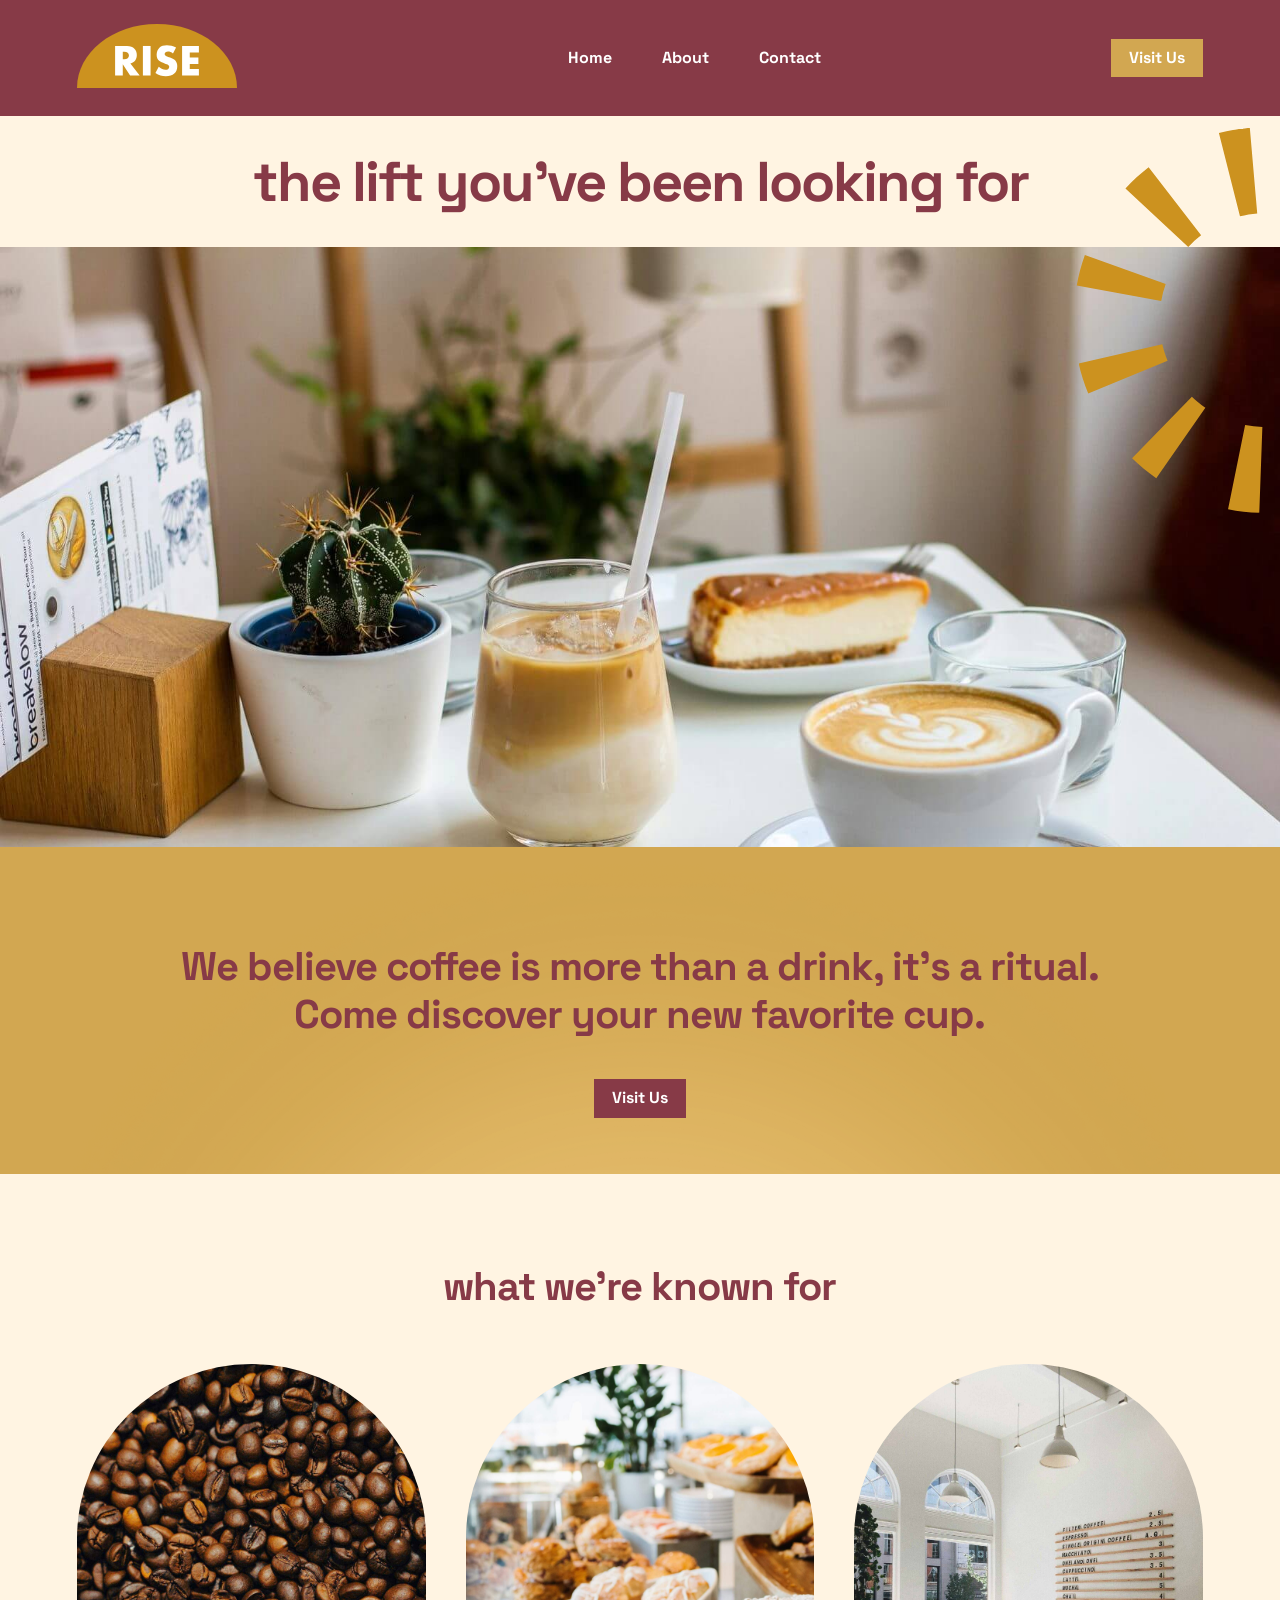
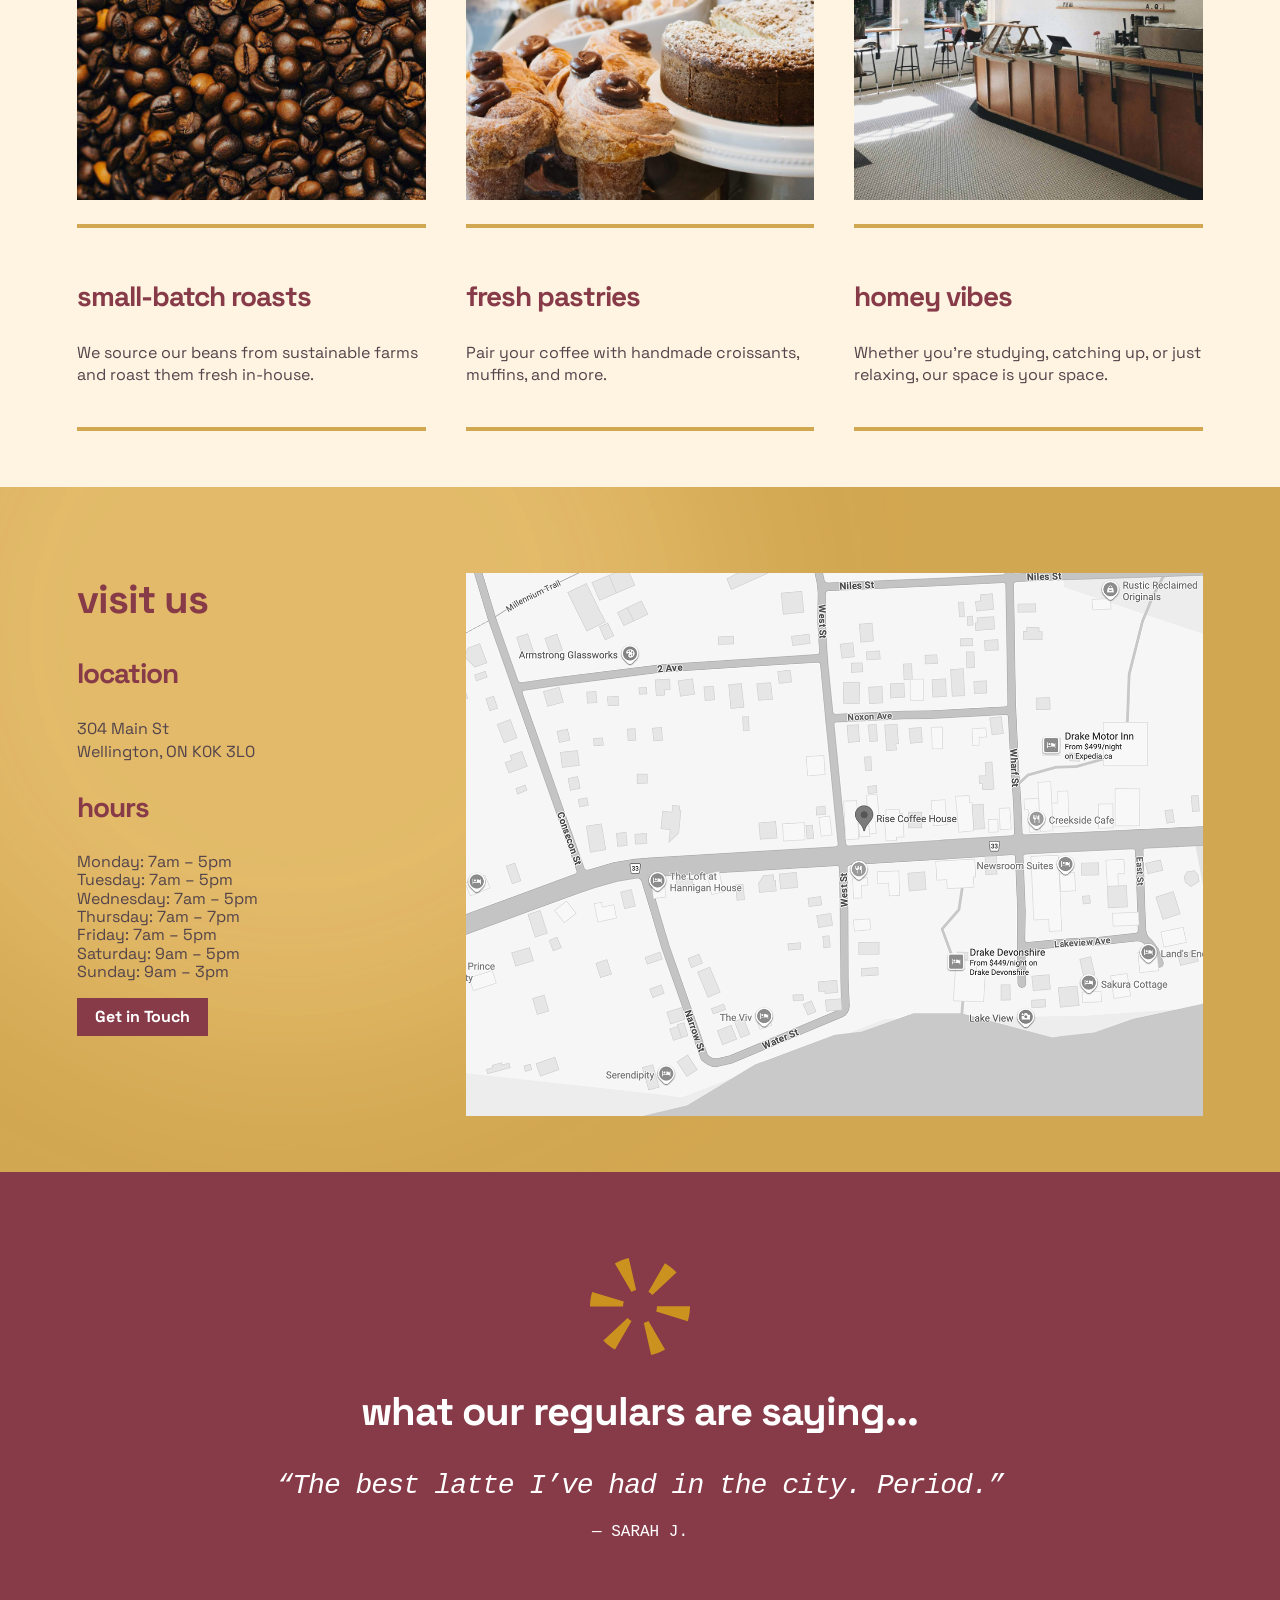
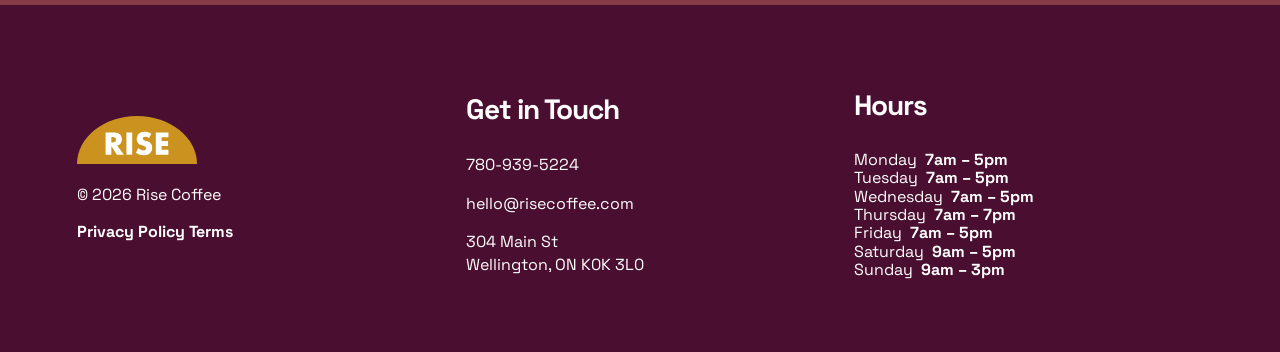
==== index.html @ 6ea7438b "Rise Coffee, first upload." ====
<!DOCTYPE html>
<html>
<head><!-- The head is a container for information ABOUT the page.
           Nothing in here appears on the page. The browser reads it, the visitor never sees it. -->

	<!-- Which character set to use. Leave this out and apostrophes turn into garbage. -->
	<meta charset="utf-8">
	<!-- Tells a phone to use its real width instead of pretending to be a desktop. -->
	<meta name="viewport" content="width=device-width, initial-scale=1">
	<!-- The browser tab text, and what Google shows in search results. Not a heading on the page. -->
	<title>Home | Rise Coffee</title>

	<!-- STYLES: normalize first, then layout, then style.
	     General to specific. When two rules clash, the later one wins. -->
	<link rel="stylesheet" href="normalize.css"> <!-- Irons out browser default settings. -->
	<link rel="stylesheet" href="layout.css"> <!-- This controls our structure and layout. -->
	<link rel="stylesheet" href="style.css"> <!-- This is where we style the elements of the page. -->

	<!-- FONTS -->
	<link rel="preconnect" href="https://fonts.googleapis.com">
	<link rel="preconnect" href="https://fonts.gstatic.com" crossorigin>
	<link href="https://fonts.googleapis.com/css2?family=Space+Grotesk:wght@300..700&display=swap" rel="stylesheet">

</head>

<body><!-- The body holds everything the visitor actually SEES. -->

	<!-- HEADER: the strip along the top. It is the same on every page of the site,
	     which is why it lives outside <main>. -->
	<header>
		<!-- LOGO -->
		<a href="index.html"><img src="images/rise-logo.svg" class="rise-logo" alt="rise coffee logo"></a>

		<!-- NAVIGATION: a menu is a LIST of related links, so it is marked up as a ul with li inside.
		     CSS takes the bullets off, but underneath it stays a list, because that is what it is. -->
		<nav id="main-menu">
			<ul>
				<li><a class="nav-link" href="index.html">Home</a></li>
				<li><a class="nav-link" href="about.html">About</a></li>
				<li><a class="nav-link" href="contact.html">Contact</a></li>
			</ul>
		</nav>

		<!-- The # in this href jumps to the element with id="visit" further down THIS page,
		     instead of opening a different page. -->
		<a class="button nav-visit" href="#visit">Visit Us</a>
		<div class="hamburger">
			<div class="hamburger-bar"></div>
			<div class="hamburger-bar"></div>
			<div class="hamburger-bar"></div>
		</div>
	</header>

	<!-- MAIN: everything between the header and the footer. This is the part that is
	     actually THIS page. One <main> per page. -->
	<main>

		<!-- SECTION: one horizontal band of the page. Look at the mockup: every time the background colour changes, a new section starts. This page has five.

		     From here on, every section has the same four levels:
		         section  →  container  →  row  →  col
		     The section is the band. The container holds the width. The row makes its
		     children sit side by side. The columns are the things sitting side by side. -->

		<!-- HERO SECTION: the first thing a visitor sees.
		     One wide column, centred. 8 out of 12, pushed to the middle by row-justify-center. -->
		<section class="">
			<div class="container-full">

				<div class="row row-justify-center">
					<!-- DIV: a plain box with no meaning. The class is what gives it a job. -->
					<div class="col col-lg-8 col-md-12 col-sm-12 text-center">
						<!-- h1 is the most important heading on the page. Only ever one per page. -->
						<h1>the lift you’ve been looking for</h1>
					</div>
				</div><!-- row ends -->

				<div class="row">
					<div class="col col-lg-12">
						<!-- img has no closing tag. An image is a thing, not a container, so there is nothing to wrap around and nothing to close. img-full makes it fill its column. Every image needs alt text. -->
						<div class="hero-img">
							<img src="images/rise-icon-1.svg" class="hero-icon" alt="">
						</div>
				</div><!-- row ends -->

			</div><!-- container ends -->
		</section>


		<!-- FAVOURITE CUP SECTION: gold band in the mockup.
		     Same shape as the hero. One wide centred column, this time 10 of 12. -->
		<section class="section-padding background-gold position-relative">
			<img src="images/gradient-1.png" class="gradient-1" alt="">
			<div class="container z-index-2">

				<div class="row row-justify-center">
					<div class="col col-lg-10 col-md-12 col-sm-12 text-center">
						<p class="paragraph-large">We believe coffee is more than a drink, it’s a ritual. Come discover your new favorite cup.</p>
						<a class="button-secondary" href="#visit">Visit Us</a>
					</div>
				</div><!-- row ends -->

			</div><!-- container ends -->
		</section>


		<!-- KNOWN FOR SECTION: the three cards.
		     Look at columns 1, 2 and 3 below. They are the SAME block written three times with different words. Write one, get it right, then copy it.

		     Two rows here: a full-width heading, then three equal columns.
		     Three columns of 4 add up to 12. They always add up to 12. -->
		<section class="section-padding">
			<div class="container">

				<!-- ROW -->
				<div class="row">
					<div class="col col-lg-12">
						<h2 class="text-center">what we’re known for</h2>
					</div>
				</div><!-- row ends -->

				<!-- ROW -->
				<div class="row">

					<!-- COLUMN 1 -->
					<div class="col col-lg-4 col-md-6 col-sm-12">
						<div class="card">
							<div class="card-img-wrap">
								<img src="images/rise-coffee-4.jpg" class="card-img" alt="Roasted coffee beans">
						</div>
						<div class="card-border">
						<h3>small-batch roasts</h3>
						<p>We source our beans from sustainable farms and roast them fresh in-house.</p>
					</div>
				</div>
			</div>

					<!-- COLUMN 2 -->
					<div class="col col-lg-4 col-md-6 col-sm-12">
						<div class="card">
							<div class="card-img-wrap">
								<img src="images/rise-coffee-5.jpg" class="card-img" alt="A tray of fresh pastries">
						</div>
						<div class="card-border">
						<h3>fresh pastries</h3>
						<p>Pair your coffee with handmade croissants, muffins, and more.</p>
					</div>
				</div>
			</div>

					<!-- COLUMN 3 -->
					<div class="col col-lg-4 col-md-6 col-sm-12">
						<div class="card">
							<div class="card-img-wrap">
								<img src="images/rise-coffee-2.jpg" class="card-img" alt="The cafe seating area">
						</div>
						<div class="card-border">
						<h3>homey vibes</h3>
						<p>Whether you’re studying, catching up, or just relaxing, our space is your space.</p>
					</div>
				</div>
			</div>

				</div><!-- row ends -->

			</div><!-- container ends -->
		</section>


		<!-- VISIT US SECTION. The id="visit" is what the Visit Us buttons jump to.
		     An id can only be used once per page. A class can be used as often as you like.

		     Two UNEQUAL columns this time: 5 and 7. Still adds up to 12.
		     row-align-center lines them up vertically in the middle of each other. -->
		<section id="visit" class="section-padding background-gold position-relative">
			<img src="images/gradient-1.png" class="gradient-3" alt="">
			<div class="container z-index-2">

				<!-- ROW -->
				<div class="row row-justify-center">

					<!-- COLUMN 1: the details -->
					<div class=" col col-lg-4 col-md-12 col-sm-12">
						<h2>visit us</h2>

						<h3>location</h3>
						<p>304 Main St<br>Wellington, ON  K0K 3L0</p>

						<!-- Opening hours are a list of related items, so: another ul.
						     Same two tags as the navigation, doing a completely different job. -->
						<h3>hours</h3>
						<ul class="no-bullets">
							<li>Monday: 7am – 5pm</li>
							<li>Tuesday: 7am – 5pm</li>
							<li>Wednesday: 7am – 5pm</li>
							<li>Thursday: 7am – 7pm</li>
							<li>Friday: 7am – 5pm</li>
							<li>Saturday: 9am – 5pm</li>
							<li>Sunday: 9am – 3pm</li>
						</ul>
						<a class="button-secondary" href="contact.html">Get in Touch</a>
					</div>

					<!-- COLUMN 2: the map -->
					<div class="col col-lg-8 col-md-12 col-sm-12">
						<img src="images/map-2.png" class="center-image" alt="Map showing the location of Rise Coffee">
					</div>

				</div><!-- row ends -->

			</div><!-- container ends -->
		</section>


		<!-- TESTIMONIALS SECTION: maroon band in the mockup.
		     text-white goes on EACH element that needs it, not on the section.
		     A colour inherited from a parent loses to a rule that targets the element directly, and h2 already has a colour of its own. -->
		<section class="section-padding background-maroon">
			<div class="container">

				<!-- ROW -->
				<div class="row row-justify-center">
					<div class="col col-lg-8 col-md-12 col-sm-12 text-center">
						<!-- Decorative image, so alt is empty. A screen reader skips it. -->
						<img src="images/rise-icon-2.svg" class="center-image testimonials-icon" alt="">
						<h2 class="text-white center-text">what our regulars are saying...</h2>
						<h3 class="text-white center-text italic-text space-mono-regular">“The best latte I’ve had in the city. Period.”</h3>
						<p class=" space-mono-bold text-white center-text">— SARAH J.</p>
					</div>
				</div><!-- row ends -->

			</div><!-- container ends -->
		</section>

	</main>


	<!-- FOOTER: three equal columns. Same shape as the known for section,
	     4 + 4 + 4 = 12. The footer sits outside <main> because it repeats
	     on every page, exactly like the header. -->
	<footer id="site-footer" class="section-padding background-dark-maroon">
		<div class="container">

			<!-- ROW -->
			<div class="row row-align-center">

				<!-- COLUMN 1 -->
				<div class="col col-lg-4 col-md-4 col-sm-12">
					<a href="index.html"><img src="images/rise-logo.svg" class="rise-logo-footer" alt="rise coffee logo"></a>
					<p class="text-white">© 2026 Rise Coffee</p>
					<a href="#" class="nav-link">Privacy Policy</a>
					<a href="#" class="nav-link">Terms</a>
				</div>

				<!-- COLUMN 2 -->
				<div class="col col-lg-4 col-md-4 col-sm-12">
					<h3 class="text-white">Get in Touch</h3>
					<p class="text-white">780-939-5224</p>
					<p class="text-white">hello@risecoffee.com</p>
					<p class="text-white">304 Main St<br>Wellington, ON  K0K 3L0</p>
				</div>

				<!-- COLUMN 3 -->
				<div class="col col-lg-4 col-md-4 col-sm-12">
					<h3 class="text-white">Hours</h3>
					<ul class="no-bullets">
						<li class="text-white">Monday &nbsp;<b>7am – 5pm</b></li>
						<li class="text-white">Tuesday &nbsp;<b>7am – 5pm</b></li>
						<li class="text-white">Wednesday &nbsp;<b>7am – 5pm</b></li>
						<li class="text-white">Thursday &nbsp;<b>7am – 7pm</b></li>
						<li class="text-white">Friday &nbsp;<b>7am – 5pm</b></li>
						<li class="text-white">Saturday &nbsp;<b>9am – 5pm</b></li>
						<li class="text-white">Sunday &nbsp;<b>9am – 3pm</b></li>
					</ul>
				</div>

			</div><!-- row ends -->

		</div><!-- container ends -->
	</footer>

	<script>
		const burger = document.querySelector(".hamburger");
		const menu = document.querySelector("nav");

		function setMenu(open) {
			burger.setAttribute("aria-expanded", open);
			menu.classList.toggle("is-open", open);
		}

		burger.addEventListener("click", function () {
			setMenu(burger.getAttribute("aria-expanded") !== "true");
		});

		document.addEventListener("keydown", function (event) {
			if (event.key === "Escape") {
				setMenu(false);
				burger.focus();
			}
		});

		window.addEventListener("resize", function () {
			setMenu(false);
		});
	</script>

</body>
</html>
---- layout.css ----
/* CONTAINER */

.container {
	display: block;
	width: 88%;
	max-width: 1400px;
	margin: 0 auto;
}           

.container-full {
	display: block;
	width: 100%;
	overflow-x: hidden;
}

/* ROW */

.row {
	display: flex;
	flex-wrap: wrap;
	align-items: stretch;
	margin: 0px -20px;
}

.row-justify-end     { justify-content: flex-end; }
.row-justify-center  { justify-content: center; }
.row-justify-between { justify-content: space-between; }

.row-align-end       { align-items: flex-end; }
.row-align-center    { align-items: center; }

/* COLUMNS */

.col {
	flex-grow: 1;
	flex: 1;
	flex-shrink: 1;
	flex-basis: 0%;
	padding: 0px 20px;
}


/* ============================================
   EXTRA LARGE   1441 and below
   ============================================ */

@media screen and (min-width: 1441px) {

	.col-lg-1  { max-width: 8.33%; }
	.col-lg-2  { max-width: 16.67%; }
	.col-lg-3  { max-width: 25%; }
	.col-lg-4  { max-width: 33.33%; }
	.col-lg-5  { max-width: 41.67%; }
	.col-lg-6  { max-width: 50%; }
	.col-lg-7  { max-width: 58.33%; }
	.col-lg-8  { max-width: 66.67%; }
	.col-lg-9  { max-width: 75%; }
	.col-lg-10 { max-width: 83.33%; }
	.col-lg-11 { max-width: 91.67%; }
	.col-lg-12 { max-width: 100%; }

}


/* ============================================
   DESKTOP   1280 to 1440
   ============================================ */
 
 @media screen and (max-width: 1440px) and (min-width: 1280px) {
	

	.col-lg-1  { max-width: 8.33%; }
	.col-lg-2  { max-width: 16.67%; }
	.col-lg-3  { max-width: 25%; }
	.col-lg-4  { max-width: 33.33%; }
	.col-lg-5  { max-width: 41.67%; }
	.col-lg-6  { max-width: 50%; }
	.col-lg-7  { max-width: 58.33%; }
	.col-lg-8  { max-width: 66.67%; }
	.col-lg-9  { max-width: 75%; }
	.col-lg-10 { max-width: 83.33%; }
	.col-lg-11 { max-width: 91.67%; }
	.col-lg-12 { max-width: 100%; }

}


/* ============================================
   LAPTOP   769 to 1279
   ============================================ */

   @media screen and (max-width: 1279px) and (min-width: 769px) {

	.col-lg-1  { max-width: 8.33%; }
	.col-lg-2  { max-width: 16.67%; }
	.col-lg-3  { max-width: 25%; }
	.col-lg-4  { max-width: 33.33%; }
	.col-lg-5  { max-width: 41.67%; }
	.col-lg-6  { max-width: 50%; }
	.col-lg-7  { max-width: 58.33%; }
	.col-lg-8  { max-width: 66.67%; }
	.col-lg-9  { max-width: 75%; }
	.col-lg-10 { max-width: 83.33%; }
	.col-lg-11 { max-width: 91.67%; }
	.col-lg-12 { max-width: 100%; }

}

/* UTILITIES */

.section-padding { padding: 84px 0px; }
.text-center     { text-align: center; }
.text-right      { text-align: right; }
.img-full        { display: block; width: 100%; }
.center-image {
  display: block;      
  margin-left: auto;
  margin-right: auto;  
  max-width: 100%;     
  height: auto;        
}


/* ============================================
   TABLET   481 to 768
   ============================================ */

@media screen and (max-width: 768px) and (min-width: 481px) {

	.col-md-1  { flex-basis: 8.33%;   max-width: 8.33%; }
	.col-md-2  { flex-basis: 16.67%;  max-width: 16.67%; }
	.col-md-3  { flex-basis: 25.00%;  max-width: 25.00%; }
	.col-md-4  { flex-basis: 33.33%;  max-width: 33.33%; }
	.col-md-5  { flex-basis: 41.67%;  max-width: 41.67%; }
	.col-md-6  { flex-basis: 50.00%;  max-width: 50.00%; }
	.col-md-7  { flex-basis: 58.33%;  max-width: 58.33%; }
	.col-md-8  { flex-basis: 66.67%;  max-width: 66.67%; }
	.col-md-9  { flex-basis: 75.00%;  max-width: 75.00%; }
	.col-md-10 { flex-basis: 83.33%;  max-width: 83.33%; }
	.col-md-11 { flex-basis: 91.67%;  max-width: 91.67%; }
	.col-md-12 { flex-basis: 100%;    max-width: 100%; }

}

/* ============================================
   SMARTPHONE   480 and below
   Written after the tablet block, so it wins.
   ============================================ */

@media screen and (max-width: 480px) {

	.col-sm-1  { flex-basis: 8.33%;   max-width: 8.33%; }
	.col-sm-2  { flex-basis: 16.67%;  max-width: 16.67%; }
	.col-sm-3  { flex-basis: 25.00%;  max-width: 25.00%; }
	.col-sm-4  { flex-basis: 33.33%;  max-width: 33.33%; }
	.col-sm-5  { flex-basis: 41.67%;  max-width: 41.67%; }
	.col-sm-6  { flex-basis: 50.00%;  max-width: 50.00%; }
	.col-sm-7  { flex-basis: 58.33%;  max-width: 58.33%; }
	.col-sm-8  { flex-basis: 66.67%;  max-width: 66.67%; }
	.col-sm-9  { flex-basis: 75.00%;  max-width: 75.00%; }
	.col-sm-10 { flex-basis: 83.33%;  max-width: 83.33%; }
	.col-sm-11 { flex-basis: 91.67%;  max-width: 91.67%; }
	.col-sm-12 { flex-basis: 100%;    max-width: 100%; }

}
---- style.css ----
/*GLOBAL STYLES*/
html {box-sizing: border-box;}
*, *:before, *:after {box-sizing: inherit;}

body { font-family:"Space Grotesk", sans-serif; 
color: #53444B;
background-color: #FFF4E2;
}

header { background-color: #873A47; 
background-color: #873A47;
padding: 24px 6%;
display: flex;
align-items: center;
justify-content: space-between;
}

/* the button: strip the browser's button styling */
.hamburger {
	display: none;
	background: none;
	border: none;
	padding: 0;
	cursor: pointer;
}

.hamburger:focus-visible {
	outline: 3px solid #ffffff;
	outline-offset: 6px;
}

.hamburger img {
	display: block;
	width: 32px;
}

/* swap the icons. closed shows the menu, open shows the X. */
.hamburger .icon-close {
	display: none;
}

.hamburger[aria-expanded="true"] .icon-menu {
	display: none;
}

.hamburger[aria-expanded="true"] .icon-close {
	display: block;
}

/* the menu itself */
header { flex-wrap: wrap; }

nav.is-open {
	display: block;
	flex-basis: 100%;
	order: 1;
	padding-top: 24px;
}

nav.is-open ul {
	flex-direction: column;
	align-items: flex-start;
	gap: 16px;
}

/* BACKGROUNDS */
body { background-color: #FFF4E2; }

.background-gold { background-color: #D2A751; }

.background-maroon { background-color: #873A47; }

.background-dark-maroon { background-color: #4A0E30; }

.text-white { color: white; }

/* FONTS */

h1 {
	font-size: 78px; 
	line-height: 100%; 
	font-weight: 700; 
	letter-spacing: -2px; 
	color: #873A47;
}
h2 {
	font-size: 56px; 
	line-height: 120%; 
	font-weight: 700; 
	letter-spacing: -1px; 
	color: #873A47;
}
h3 {
	font-size: 32px; 
	line-height: 120%; 
	font-weight: 700; 
	letter-spacing: -1px; 
	color: #873A47;
}
p{
	font-size: 16px; 
	line-height: 140%; 
	font-weight: 400; 
	color: #53444B;
}

.paragraph-large {
	font-size: 1px;
	line-height: 120%;
	font-weight: 700;
	letter-spacing: -1px;
	color: #873A47;
}

/* NAVIGATION */
nav li { list-style: none; padding-left: 0; }   /* targets the list items inside a nav */
nav ul { display: flex; justify-content: center; gap: 50px; }
.nav-link { color: #ffffff; text-decoration: none; font-weight: bold;}
.no-bullets { list-style-type: none; padding-left: 0 }


.hamburger {
	display: none;
	width: 32px;
	height: 24px;
	flex-direction: column;
	justify-content: space-between;
}

.hamburger-bar {
	width: 100%;
	height: 4px;
	background-color: #ffffff;
	border-radius: 2px;
}

/* OTHER OVERRIDES */

.center-text {
    text-align: center;
}

.highlight-text {
    color: white;
}

.center-image {
  display: block;
  margin-left: auto;
  margin-right: auto;
  margin-top: 30px;
}

.italic-text {
  font-style: italic;
}

.space-mono-regular {
  font-family: "Space Mono", monospace;
  line-height: 120%;
  letter-spacing: -2%;
  font-weight: 32;
  font-style: italic;
}

.space-mono-bold {
  font-family: "Space Mono", monospace;
  line-height: 14%;
  letter-spacing: -2%;
  font-weight: 16;
  font-style: bold;
}

.footer-item {
  display: flex;          /* Puts the icon and text side-by-side */
  align-items: center;    /* Vertically centers the icon with the text */
  gap: 10px;              /* Adds space between the icon and the text */
  margin-bottom: 12px;    /* Adds space between each line */
}

.footer-icon {
  width: 20px;            /* Sets a uniform icon width */
  height: 20px;           /* Sets a uniform icon height */
  object-fit: contain;    /* Prevents the image from stretching */
}

/* IMAGES */

.card-img-wrap {
	width: 100%;
	aspect-ratio: 4/5;
	border-radius: 200px 200px 0px 0px;
	overflow: hidden;
	margin-top: 20px;
}

.card-img-wrap-2 {
	width: 100%;
	aspect-ratio: 4/5;
	border-radius: 400px 400px 0px 0px;
	overflow: hidden;
}

.card-img {
	width: 100%;
	height: 100%;object-fit: cover;
}

.hero-img {
	position: relative;
	background-image: url(images/rise-coffee-1.jpg);
	background-size: cover;
	background-repeat: no-repeat;
	height: 600px;
}

.hero-img-2 {
	position: relative;
	background-image: url(images/rise-coffee-2-cropped.jpg);
	background-size: cover;
	background-repeat: no-repeat;
	height: 600px;
}

.map-img {
	position: relative;
	background-image: url(images/map.png);
	background-size: cover;
	background-repeat: no-repeat;
	height: 600px;
}

.hero-icon {
		position: absolute;
		width: 30%;
		top: -20%;
		right: -14%;
		transform: rotate(-6deg);
}

.hero-icon-2 {
	position: absolute;
	width: 31%;
	bottom: -35%;
	left: -15%;
	transform: rotate(-11deg);
}

.gradient-1{
  width:100%;
  position: absolute;
  top:0;
  left: 0;
  z-index: 1;
}

.gradient-2{
  width:100%;
  position: absolute;
	bottom: -600px;
	left: -550px;
  z-index: 1;
}

.gradient-3{
  width:100%;
  position: absolute;
	bottom: -100px;
	left: -350px;
  z-index: 1;
}

.z-index-2 {
	position: relative;
	z-index: 2;
}

.position-relative {
	position: relative;
	overflow: hidden;
}

.rise-logo { 
	width: 160px;
	height: 64px;
}

.rise-logo-footer {
	width: 120px;
}

.testimonials-icon { 
	width: 100px;
}


/* BUTTONS */

.button {
	display: inline-block;
	color: white;
	padding: 10px 18px;
	background-color: #D2A751;
	text-decoration: none;
	font-weight: bold;
}

.button:hover {
	background-color: #E6C27A;
}

.button-secondary {
	display: inline-block;
	color: white;
	padding: 10px 18px;
	background-color: #873A47;
	text-decoration: none;
	font-weight: bold;
}

.button-secondary:hover {
	background-color: #4A0E30;
}


/* GENERAL */

.card { 
	display:flex;
	flex-direction:column;
	height:100%; 
	gap: 24px;
}

.card-border { 
	border-top: solid 4px #D2A751;
	border-bottom: solid 4px #D2A751; 
	padding: 24px 0;
	flex-grow: 1;
}

.card-border-2 { 
	border-top: solid 4px #D2A751;
	padding: 24px 0;
	flex-grow: 1;
}

/* FORM */
.contact-form {
	display: grid;
	grid-template-columns: 1fr 1fr;
	gap:24px;
}

.input-text {
	width: 100%;
	height: 32px;
	resize: none;
	border: white;
}

.input-message {
	width: 100%;
	height: 200px;
	resize: none;
	border: white;
}

.field-wide {
	grid-column: 1/3;
}

.form-submit {
	grid-column: 1/3;
	justify-self: start;
	border: none;
}

.label {
  display: block;
  margin-bottom: 10px;
}


/*MEDIA SCREENS*/

/*LAPTOP*/
@media screen and (max-width: 1279px) and (min-width: 769px) {
	h1 { font-size: 56px; }
  h2 { font-size: 40px; }
  h3 { font-size: 28px; }
  .paragraph-large { font-size: 40px; }
  .section-padding { padding: 56px 0; }
}

/*DESKTOP*/
@media screen and (max-width: 1440px) and (min-width: 1280px) {
	h1 { font-size: 56px; }
  h2 { font-size: 40px; }
  h3 { font-size: 28px; }
  .paragraph-large { font-size: 40px; }
  .section-padding { padding: 56px 0; }
}

/*EXTRA LARGE*/
@media screen and (min-width: 1441px) {
	h1 { font-size: 56px; }
  h2 { font-size: 40px; }
  h3 { font-size: 28px; }
  .paragraph-large { font-size: 40px; }
  .section-padding { padding: 56px 0; }
}

/*TABLET*/
@media screen and (max-width: 768px) and (min-width: 481px) {
    nav        { display: none; }
    .nav-visit { display: none; }
    .rise-logo { width: 120px; }
    .hamburger { display: flex; }

    h1 { font-size: 56px; }
    h2 { font-size: 40px; }
    h3 { font-size: 28px; }
    .paragraph-large { font-size: 30px; }
    .section-padding { padding: 56px 0; }

    .hero-icon {
		position: absolute;
		width: 40%;
		top: -8%;
		right: -15%;
		transform: rotate(-20deg);
}

		.hero-icon-2 {
		position: absolute;
		width: 60%;
		bottom: -30%;
		left: -20%;
		transform: rotate(-12deg);
}
}

/*SMARTPHONE*/
@media screen and (max-width: 480px) {
    header     { padding: 16px 6%; }
    .rise-logo      { width: 104px; }

    nav        { display: none; }
    .nav-visit { display: none; }
    .hamburger { display: flex; }

    .contact-form { grid-template-columns: 1fr; }
    .field-wide   { grid-column: 1 / 2; }
    .form-submit  { grid-column: 1 / 2; }

    h1 { font-size: 40px; }
    h2 { font-size: 32px; }
    h3 { font-size: 24px; }
    .paragraph-large { font-size: 24px; }
    .section-padding { padding: 40px 0; }
   	
   	.hero-icon {
		position: absolute;
		width: 40%;
		top: -8%;
		right: -15%;
		transform: rotate(-20deg);
}

		.hero-icon-2 {
		position: absolute;
		width: 70%;
		bottom: -30%;
		left: -20%;
		transform: rotate(-9deg);
}

}
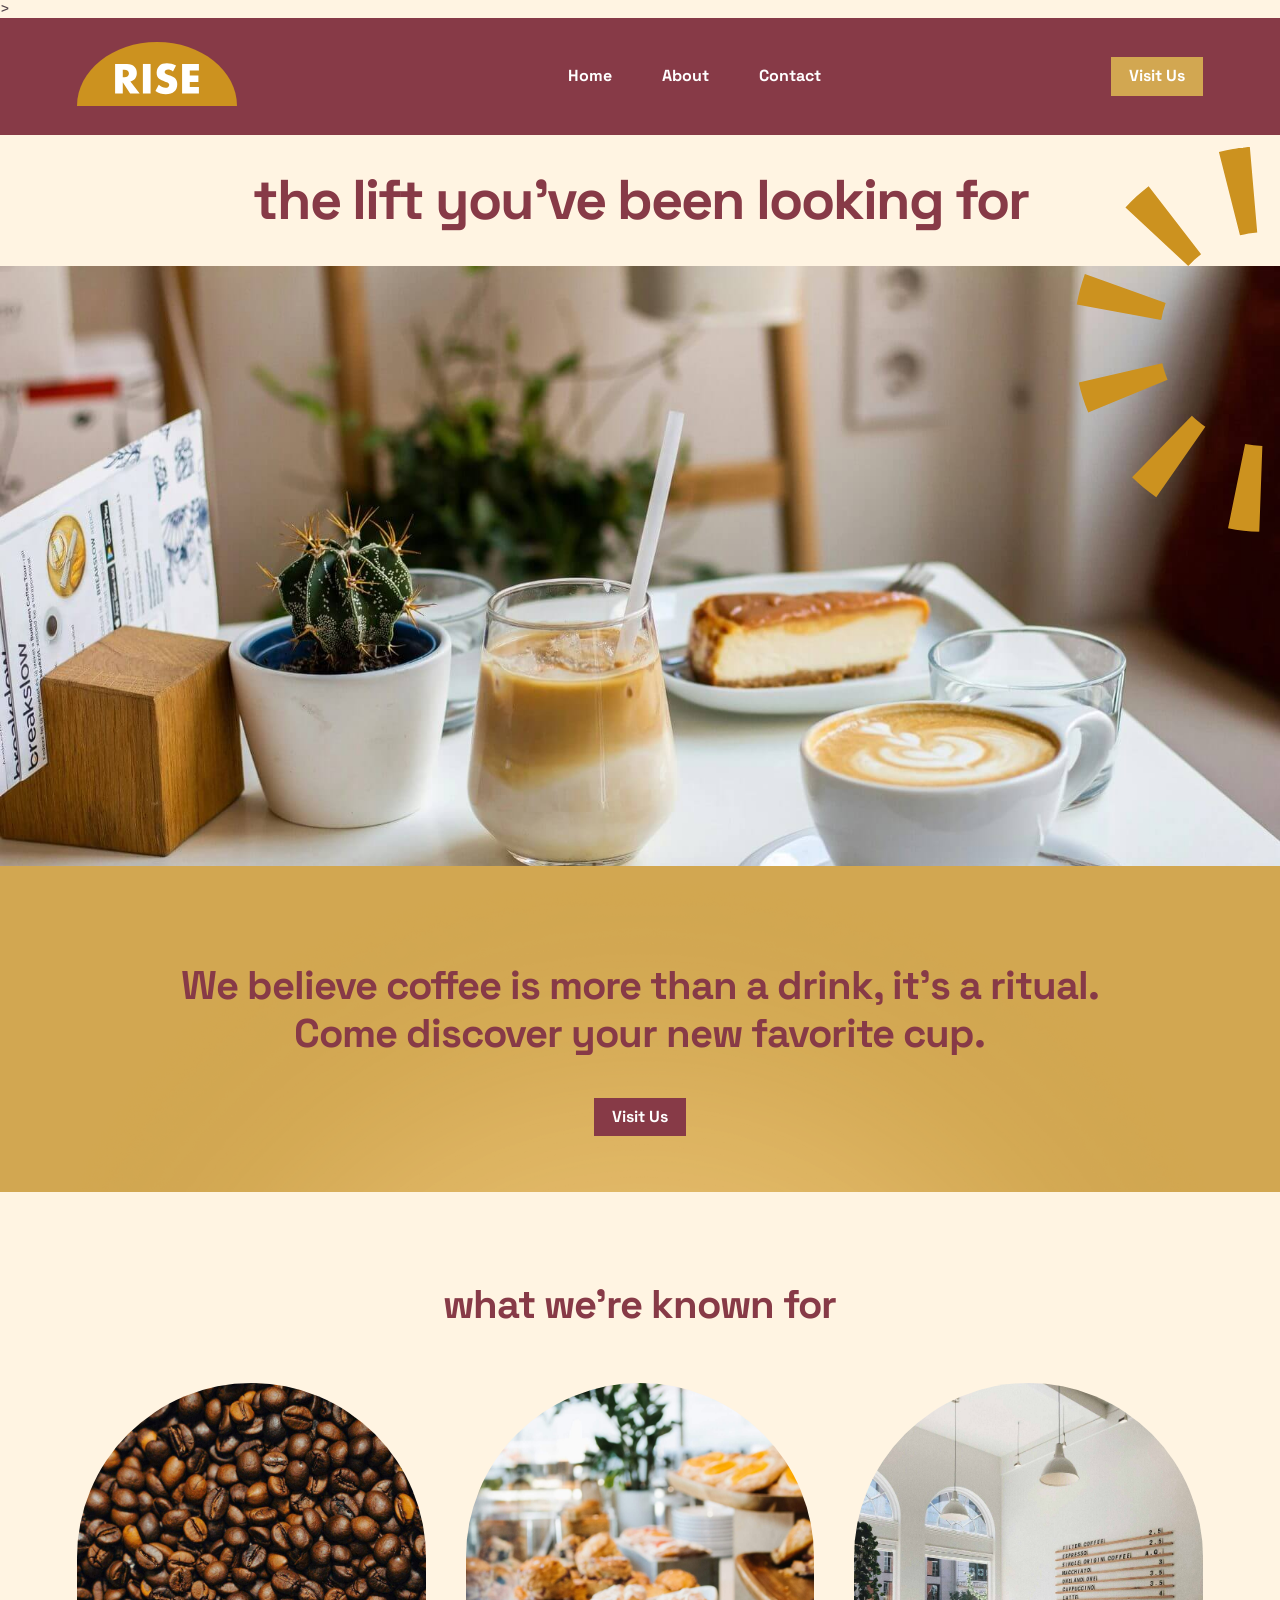
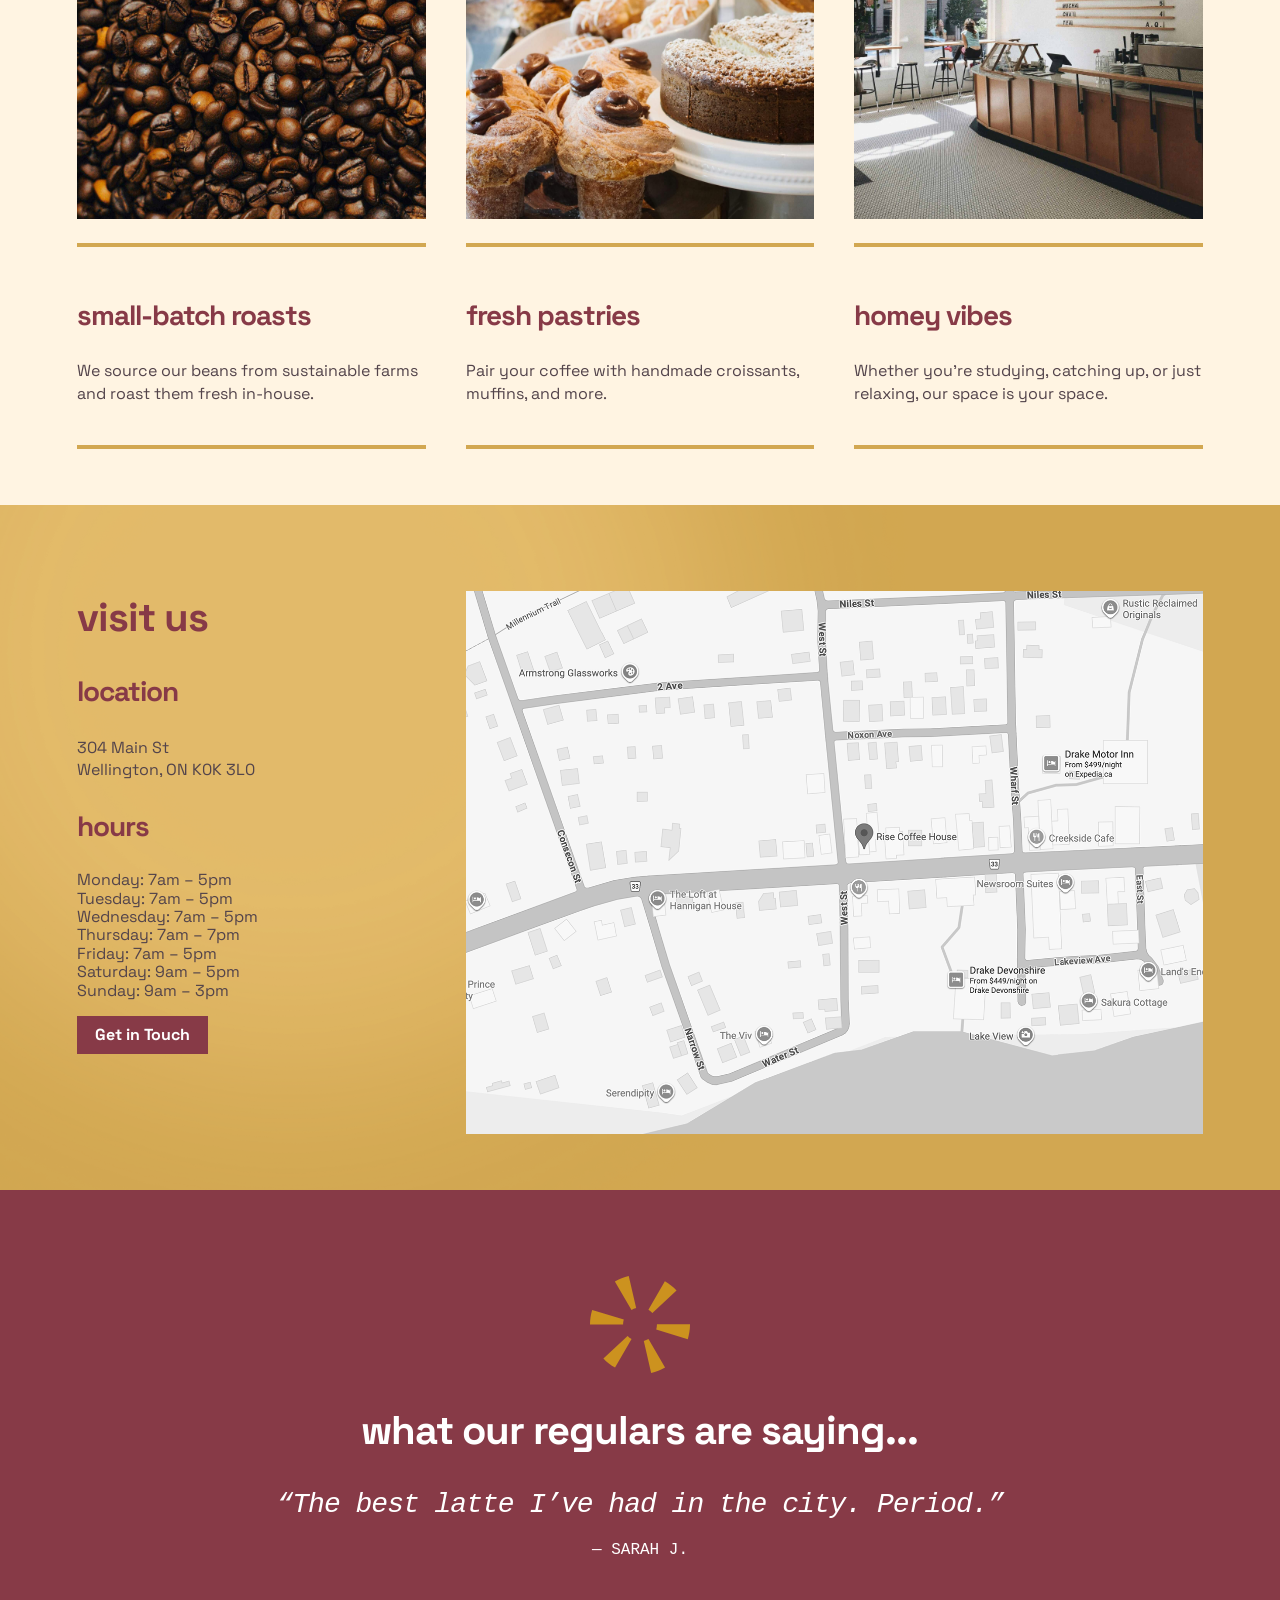
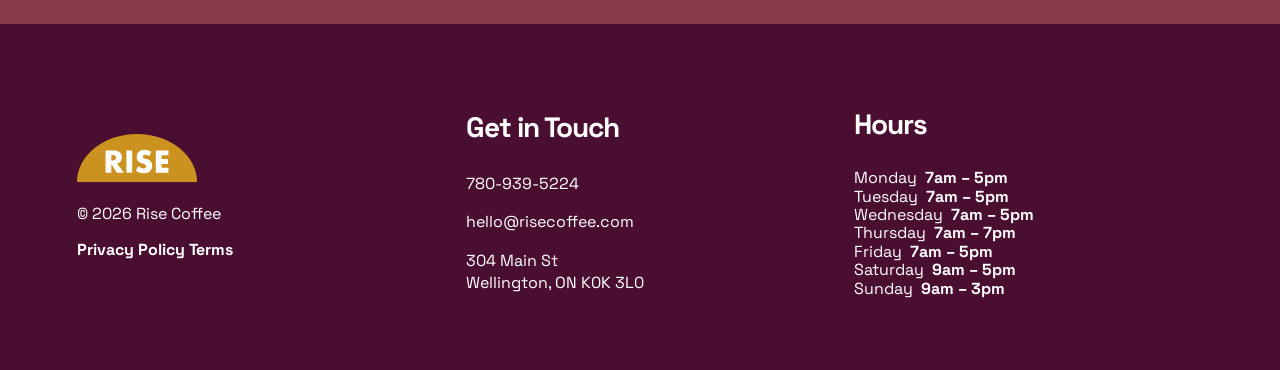
==== commit 2611b9e6: "Added lang="en"" ====
--- a/index.html
+++ b/index.html
@@ -1,5 +1,5 @@
 <!DOCTYPE html>
-<html>
+<html lang="en">>
 <head><!-- The head is a container for information ABOUT the page.
            Nothing in here appears on the page. The browser reads it, the visitor never sees it. -->
 
@@ -9,6 +9,7 @@
 	<meta name="viewport" content="width=device-width, initial-scale=1">
 	<!-- The browser tab text, and what Google shows in search results. Not a heading on the page. -->
 	<title>Home | Rise Coffee</title>
+	<meta name="description" content="A neighbourhood coffee shop on Whyte Avenue. Single origin, roasted here, open from seven.">
 
 	<!-- STYLES: normalize first, then layout, then style.
 	     General to specific. When two rules clash, the later one wins. -->
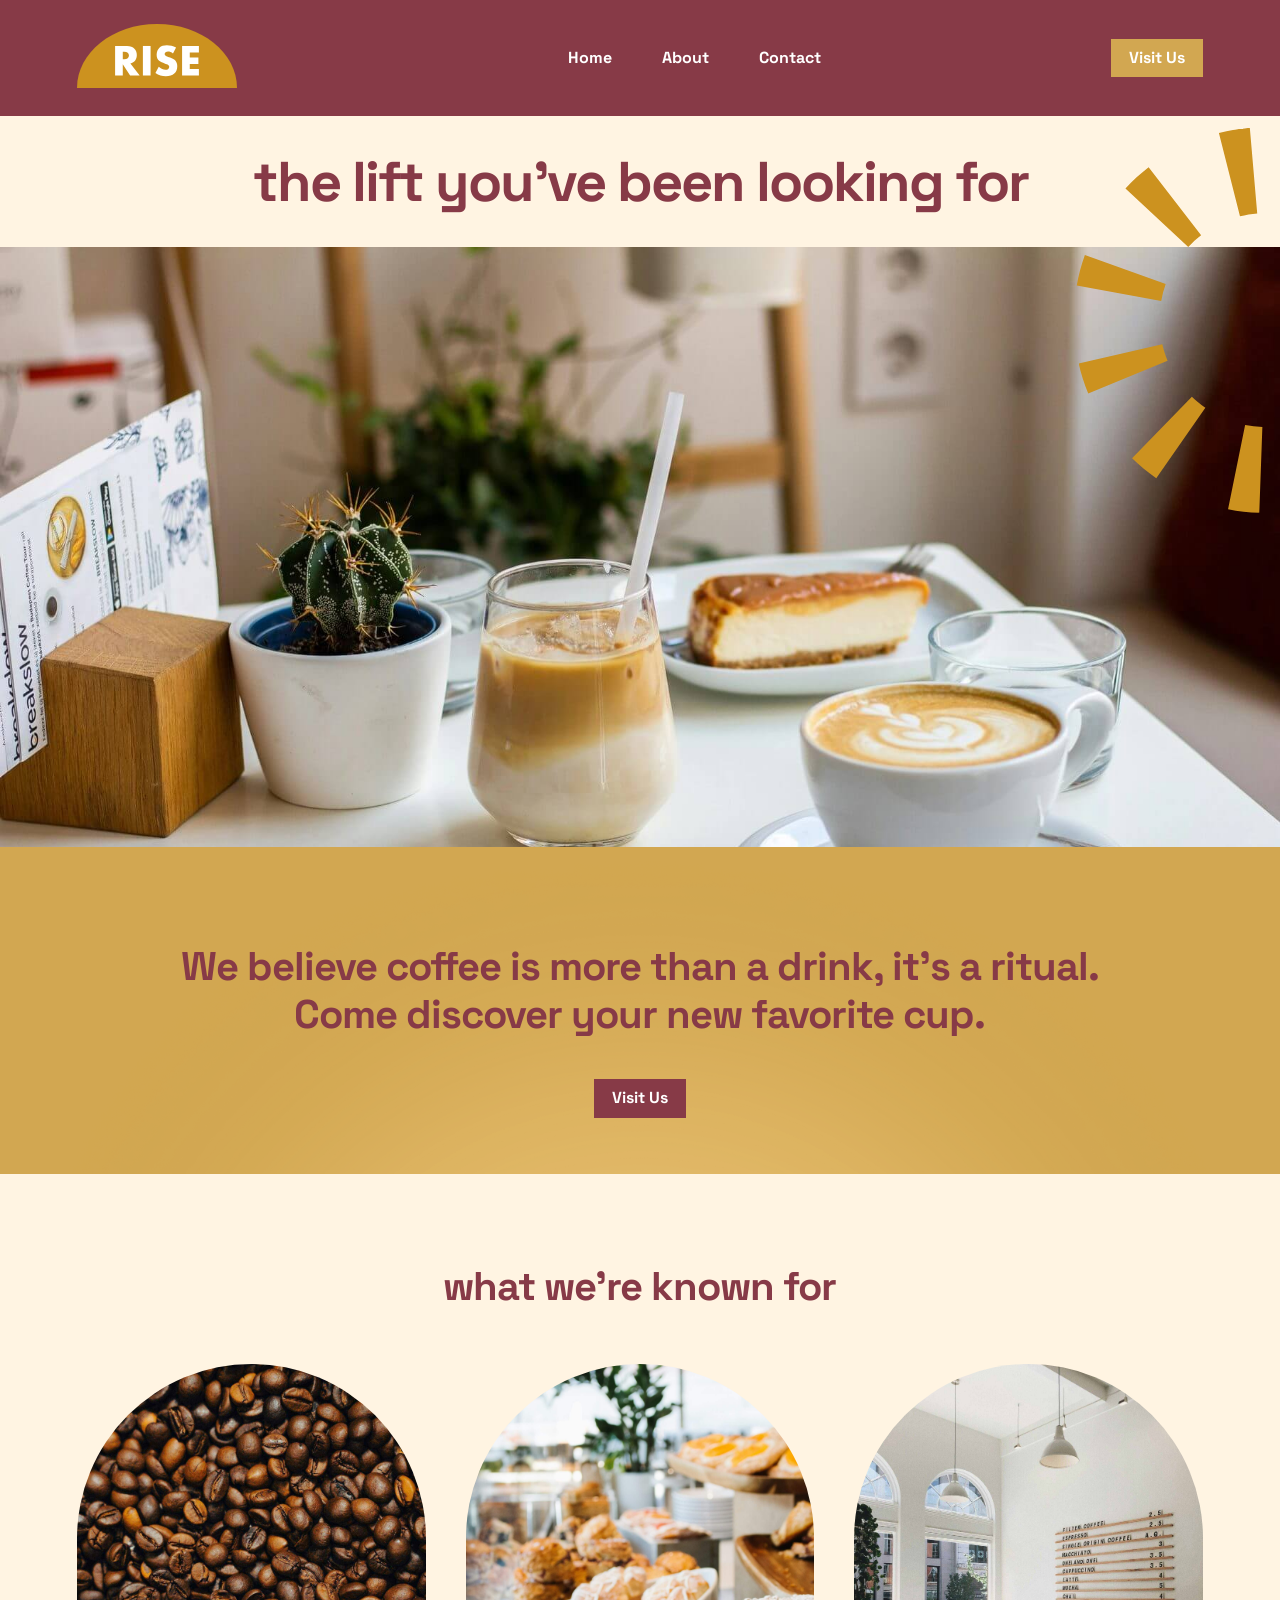
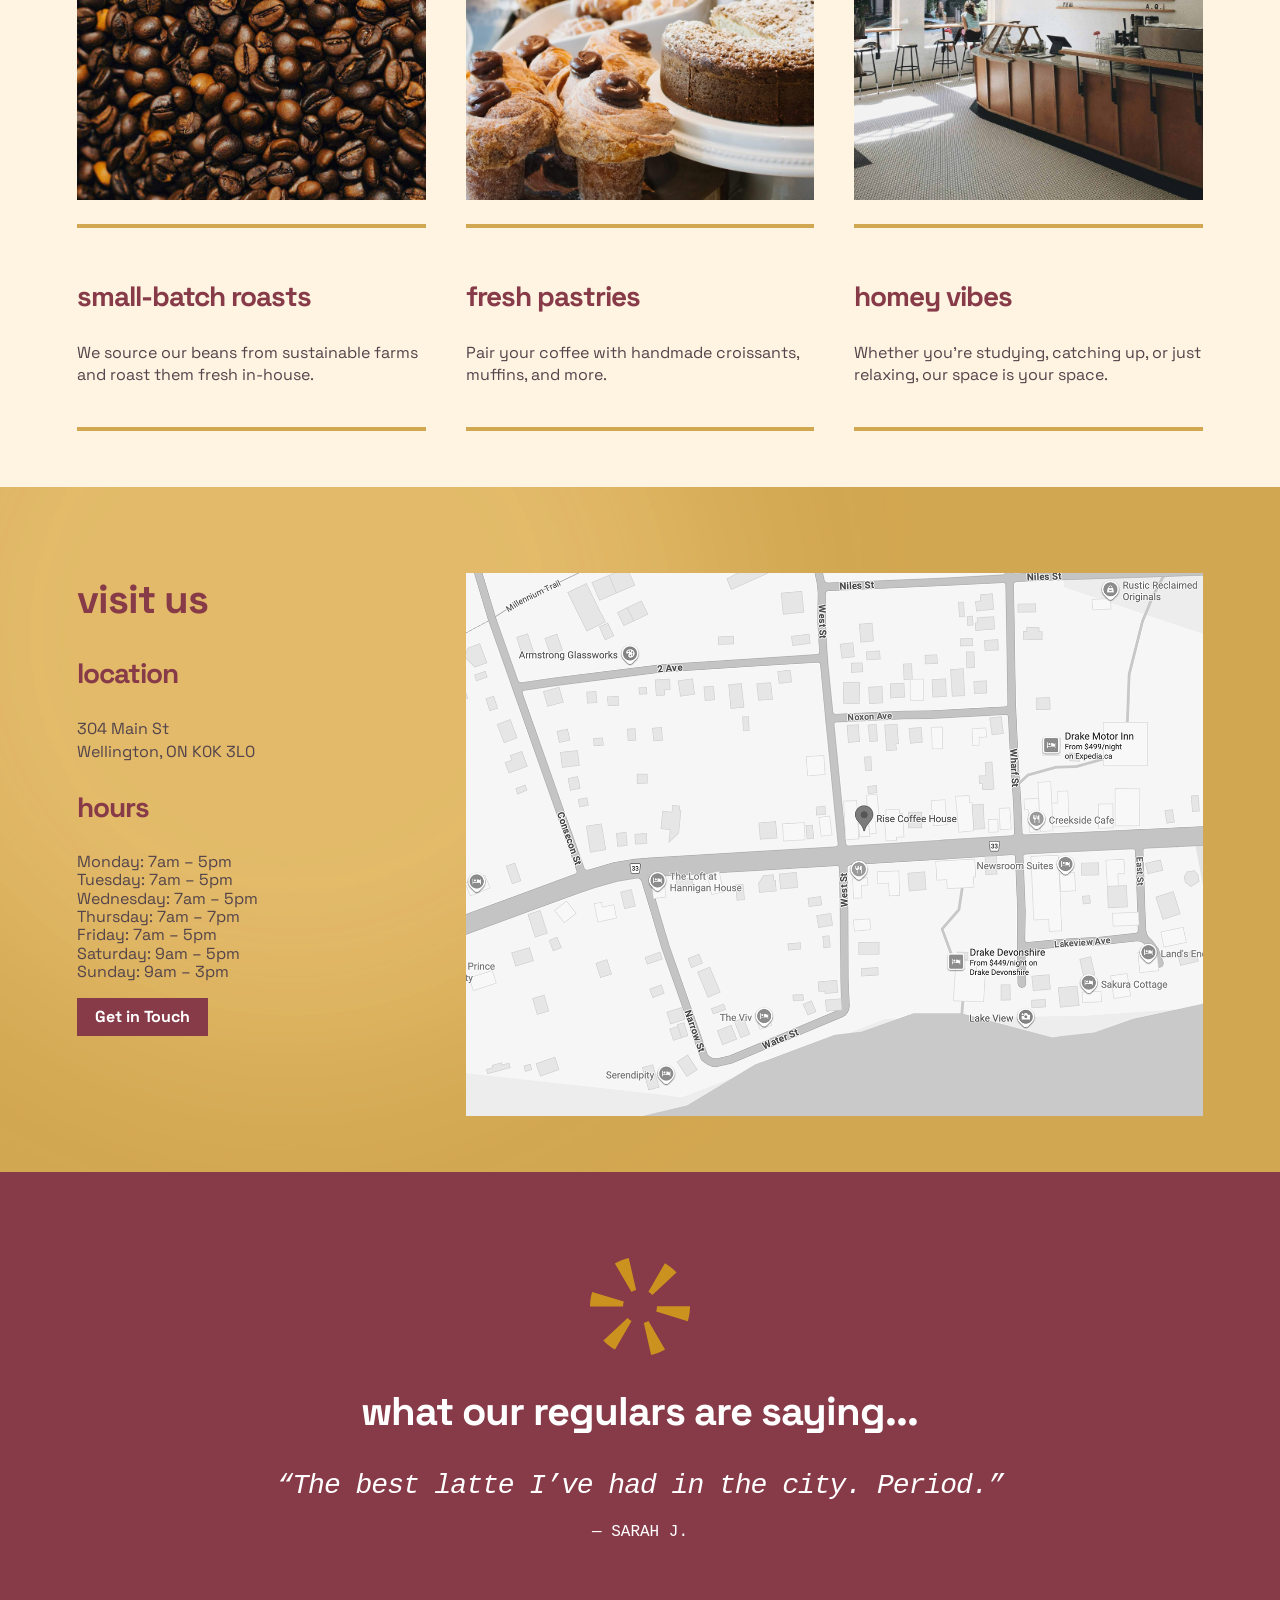
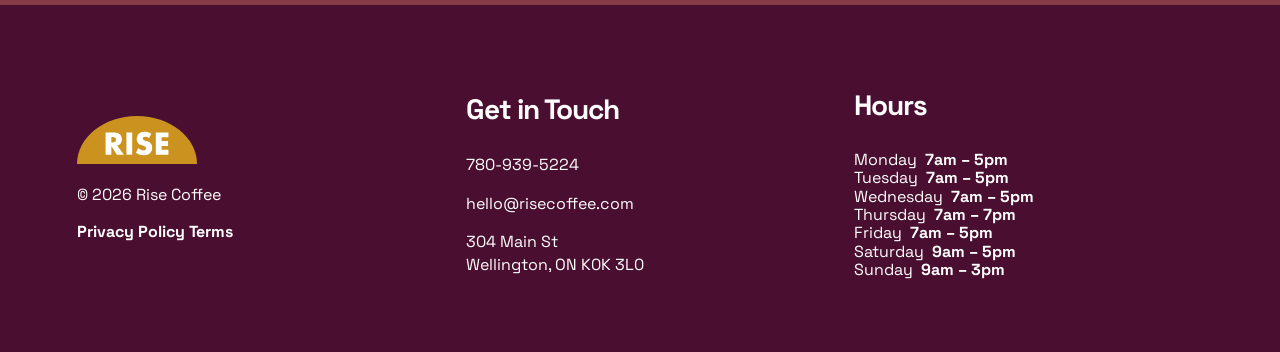
==== commit b98b8675: "Update index.html" ====
--- a/index.html
+++ b/index.html
@@ -1,5 +1,5 @@
 <!DOCTYPE html>
-<html lang="en">>
+<html lang="en">
 <head><!-- The head is a container for information ABOUT the page.
            Nothing in here appears on the page. The browser reads it, the visitor never sees it. -->
 
@@ -8,6 +8,7 @@
 	<!-- Tells a phone to use its real width instead of pretending to be a desktop. -->
 	<meta name="viewport" content="width=device-width, initial-scale=1">
 	<!-- The browser tab text, and what Google shows in search results. Not a heading on the page. -->
+	<link rel="icon" href="images/favicon.png">
 	<title>Home | Rise Coffee</title>
 	<meta name="description" content="A neighbourhood coffee shop on Whyte Avenue. Single origin, roasted here, open from seven.">
 
